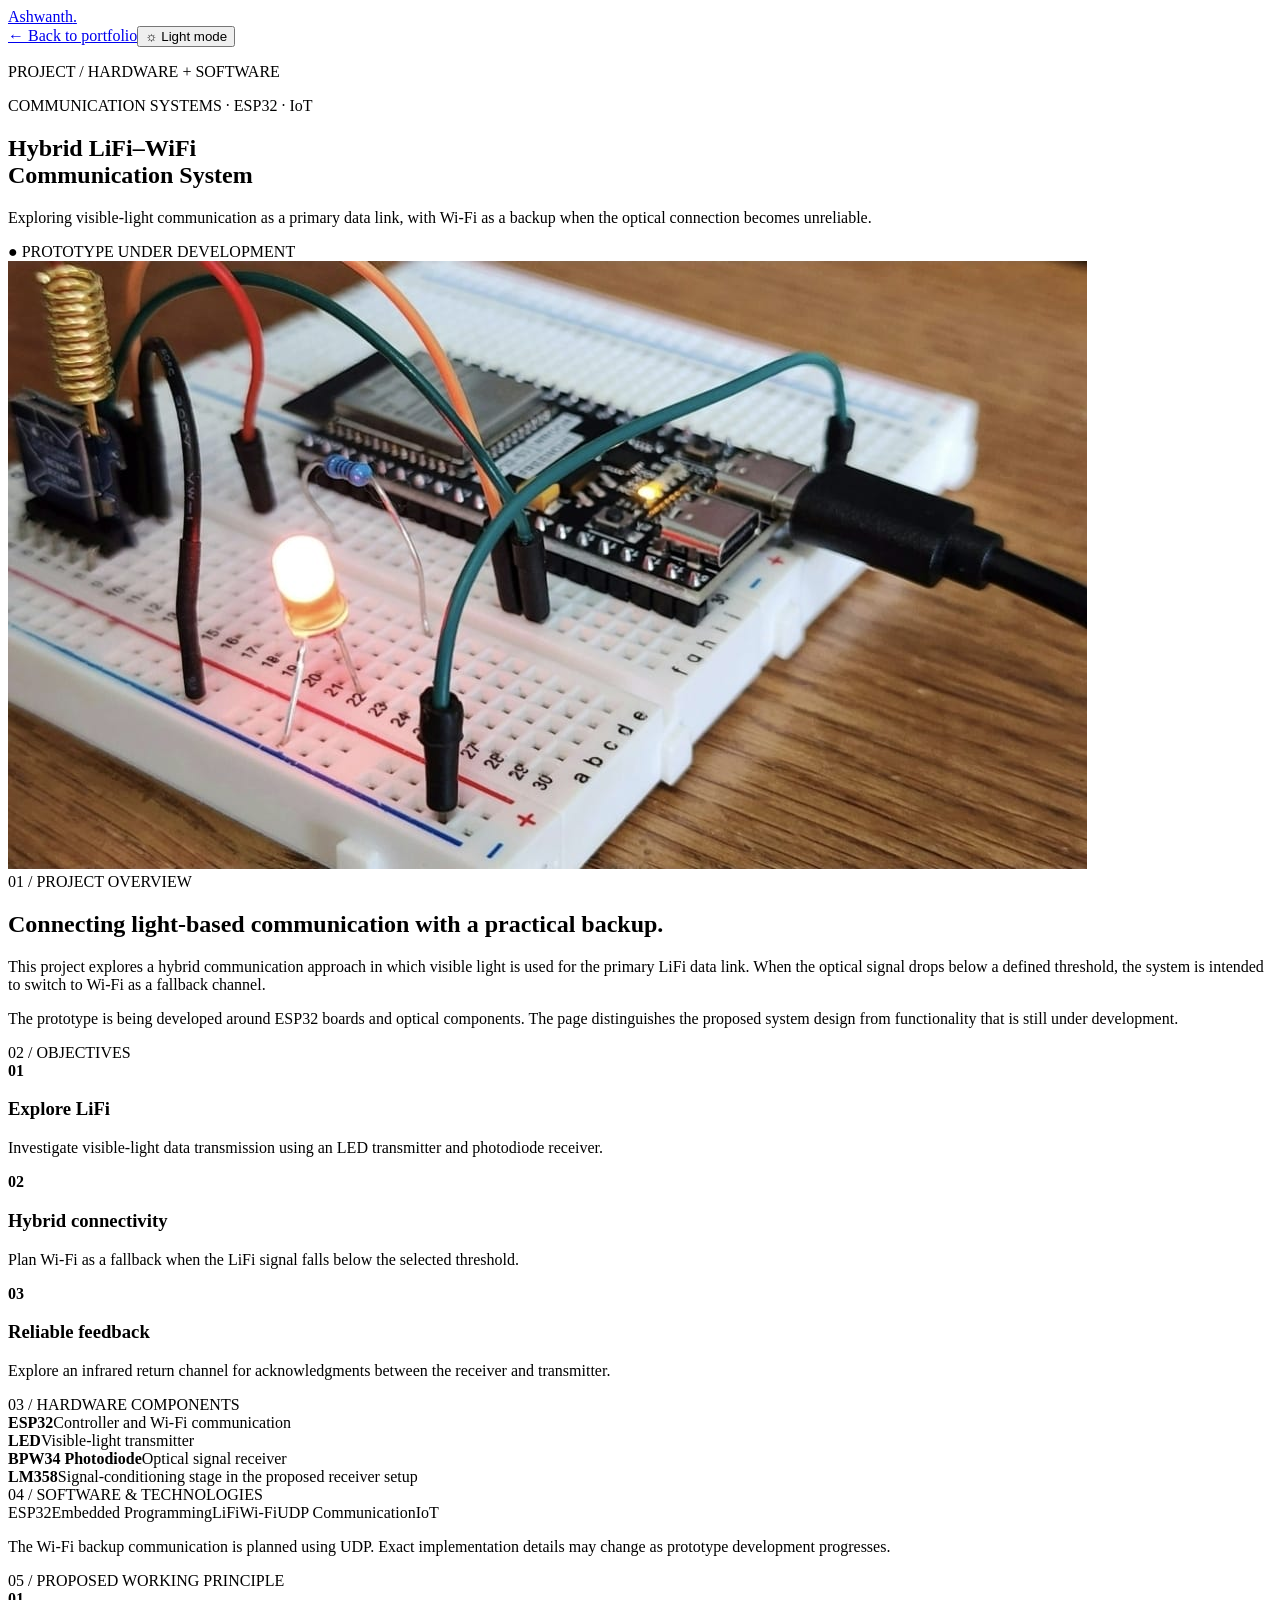
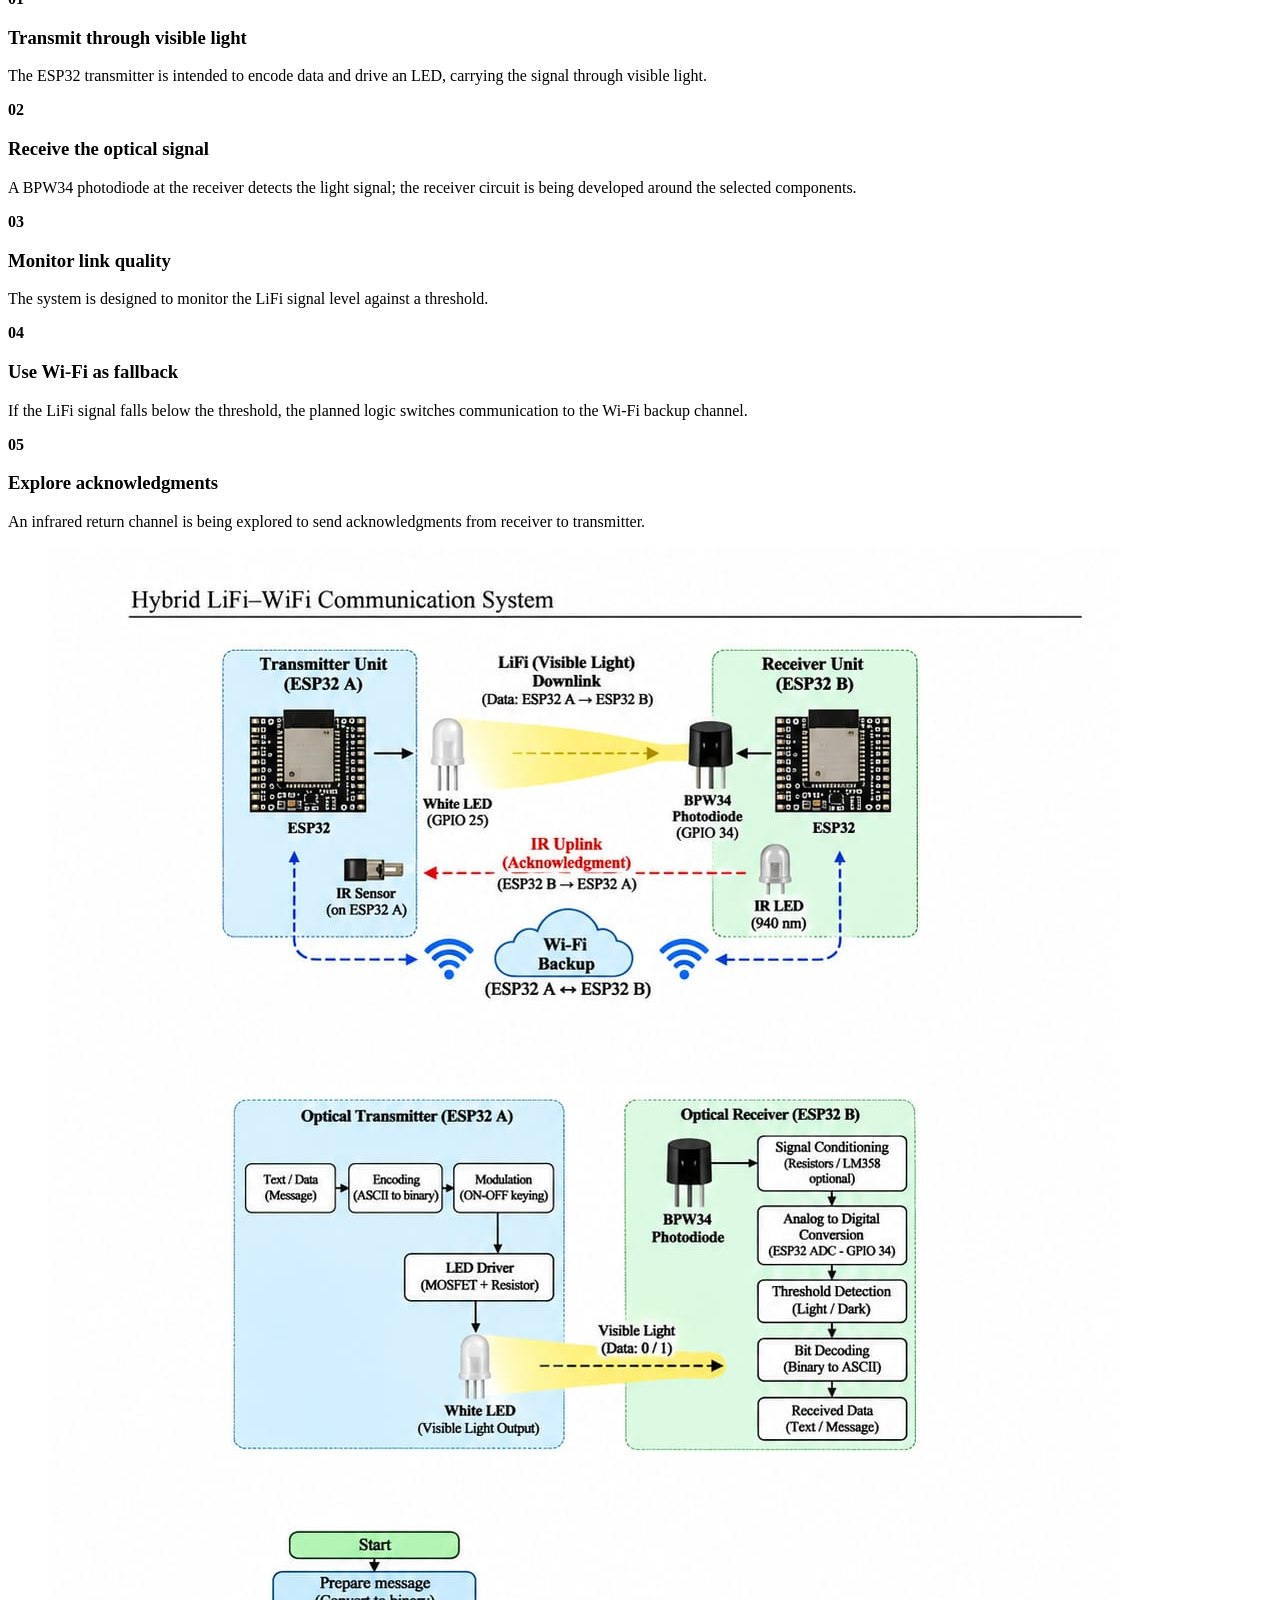
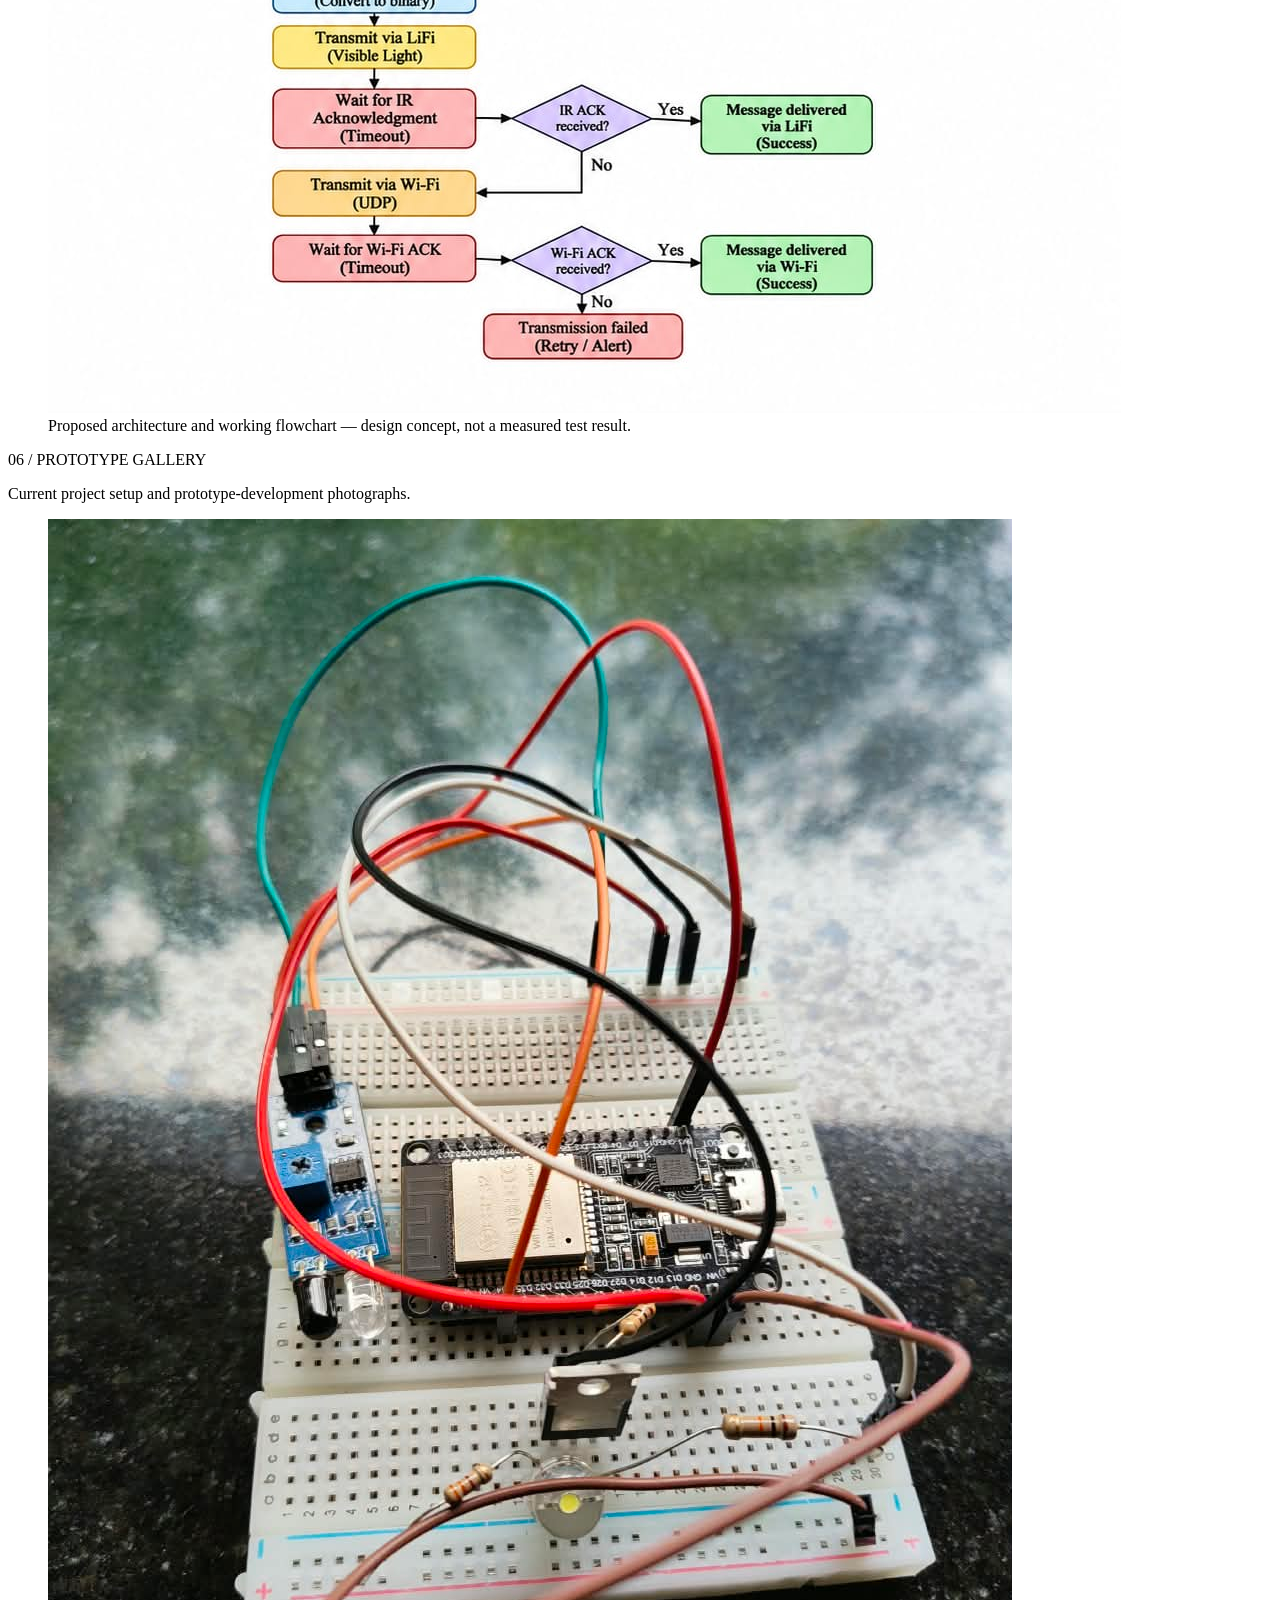
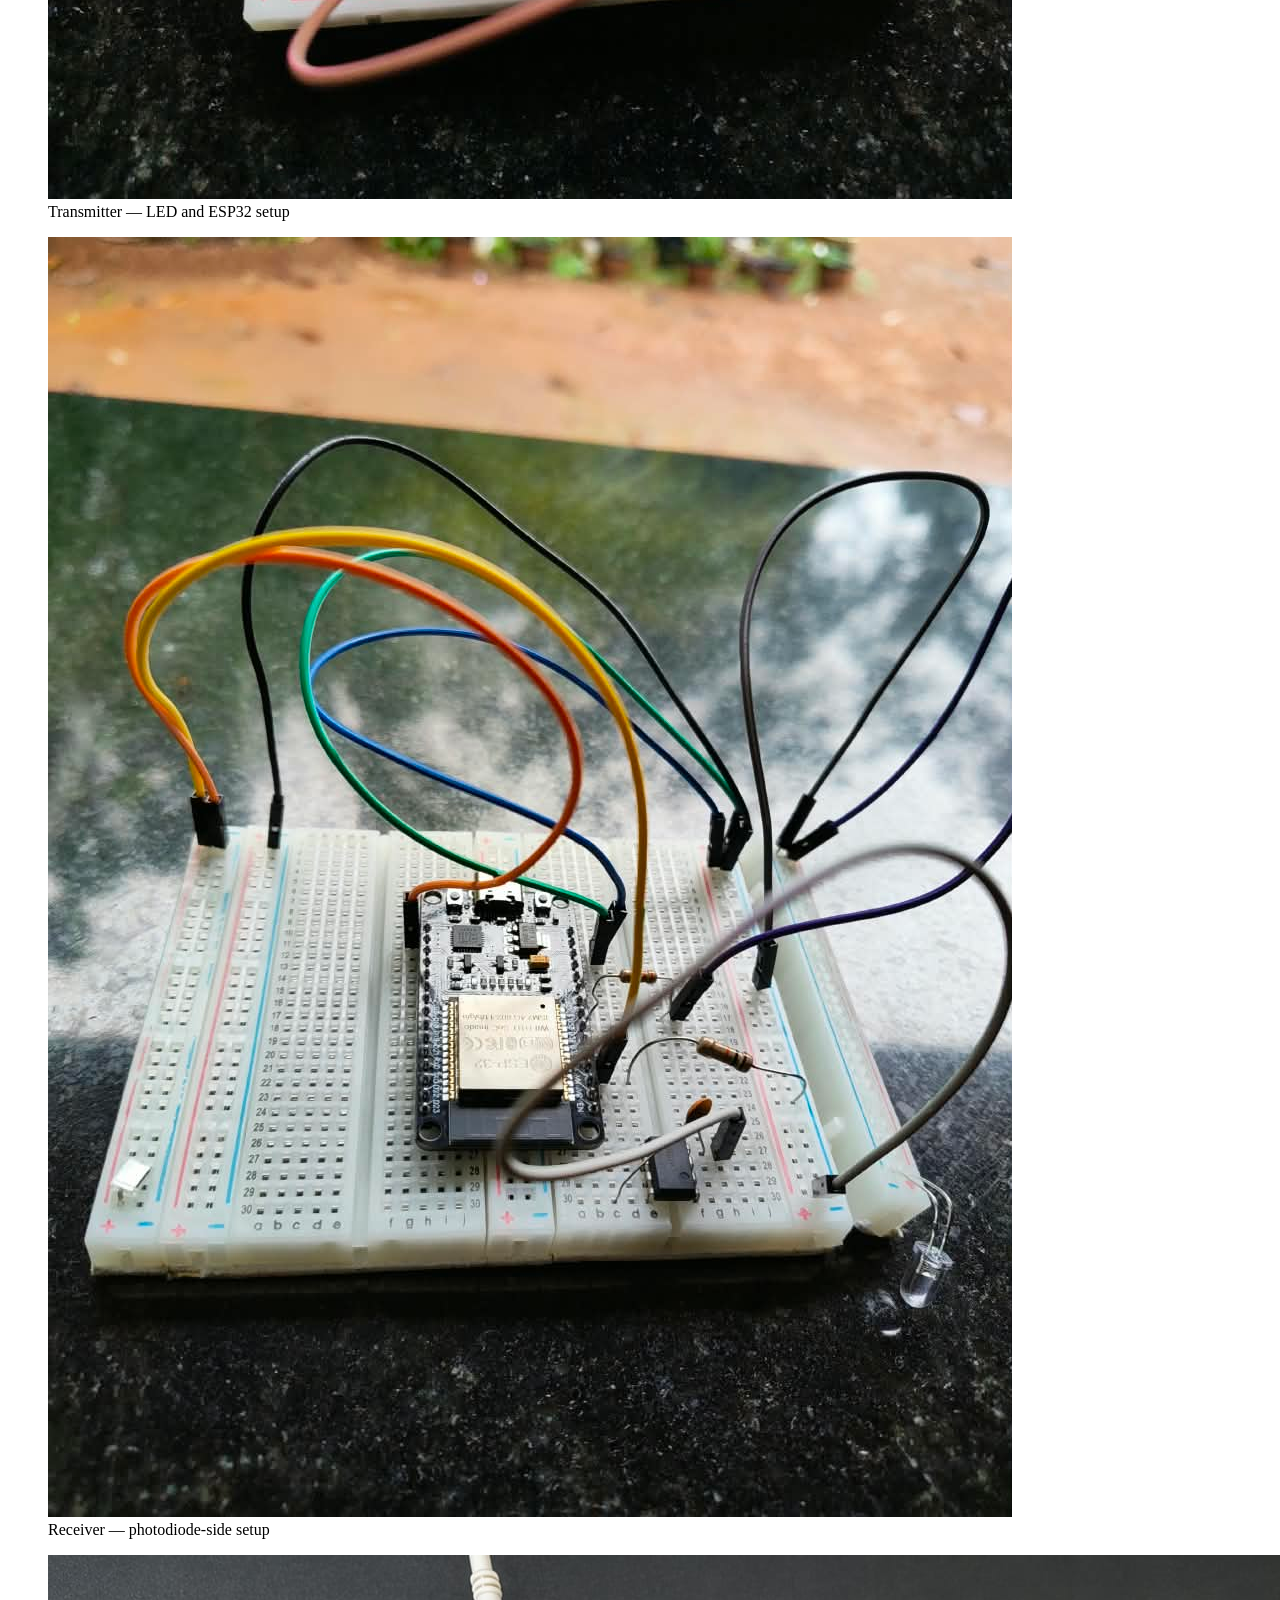
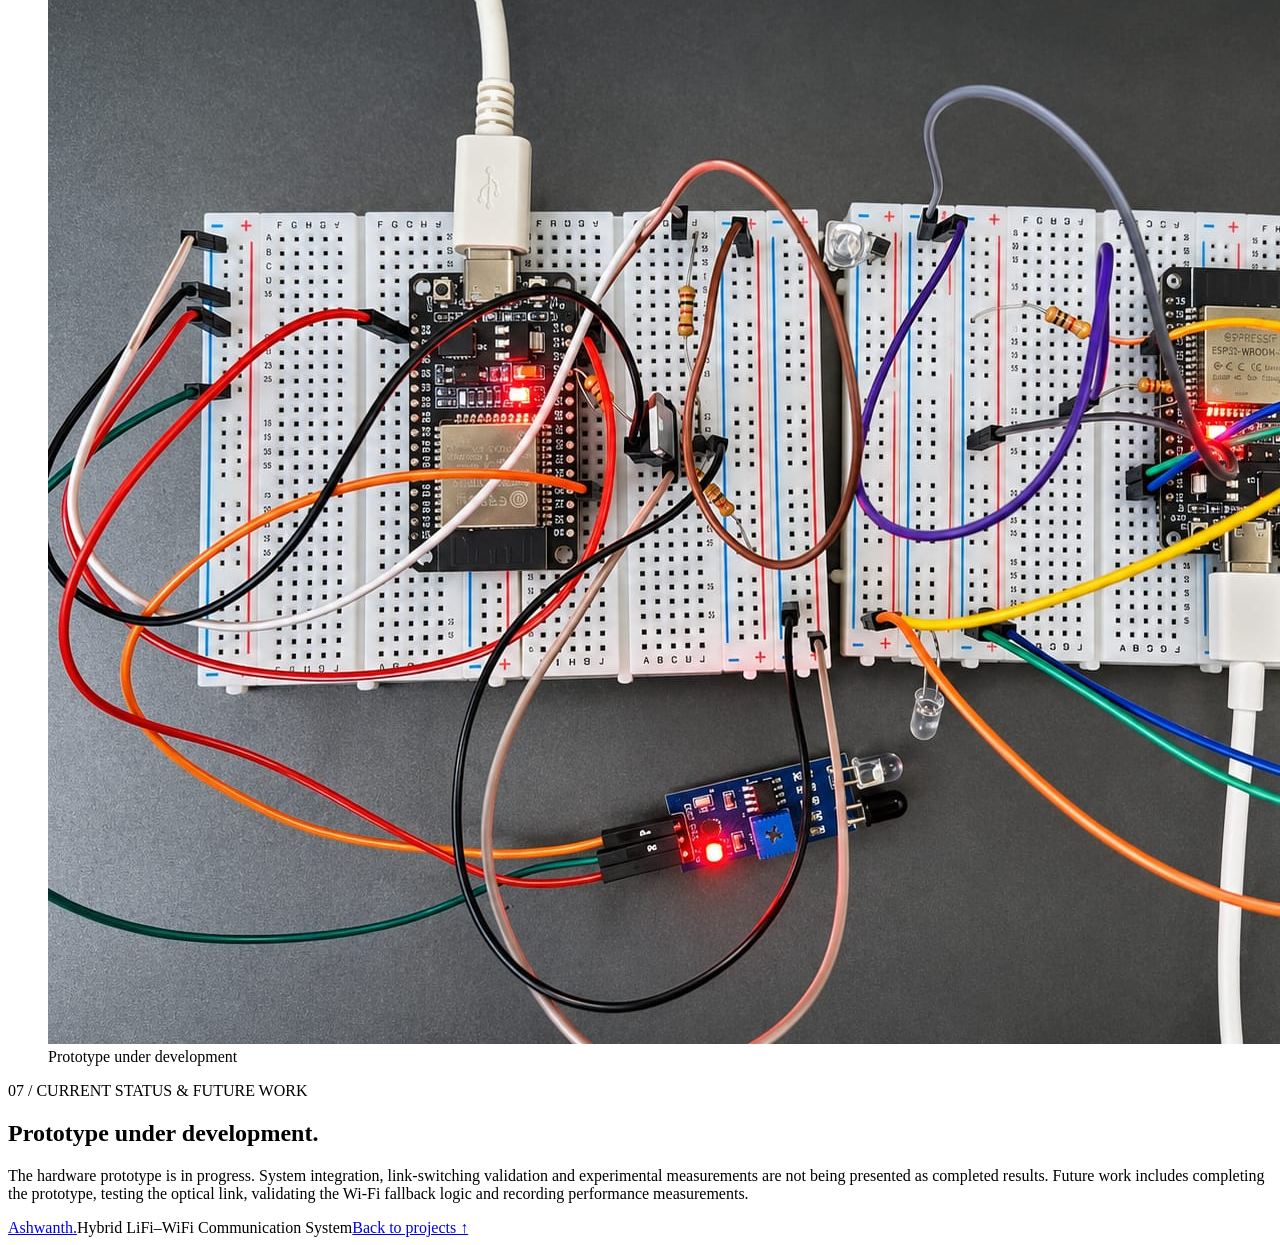
==== projects/hybrid-lifi-wifi/index.html @ 825968e8 "Add Hybrid LiFi-WiFi project details page" ====
<!DOCTYPE html>
<html lang="en">
<head>
  <meta charset="UTF-8">
  <meta name="viewport" content="width=device-width, initial-scale=1.0">
  <meta name="description" content="Hybrid LiFi–WiFi Communication System — project overview, proposed architecture and prototype gallery by Ashwanth A.">
  <meta name="theme-color" content="#080b14">
  <title>Hybrid LiFi–WiFi System | Ashwanth A</title>
  <link rel="preconnect" href="https://fonts.googleapis.com">
  <link rel="preconnect" href="https://fonts.gstatic.com" crossorigin>
  <link href="https://fonts.googleapis.com/css2?family=DM+Mono:wght@400;500&family=Manrope:wght@400;500;600;700;800&display=swap" rel="stylesheet">
  <link rel="stylesheet" href="style.css">
</head>
<body>
  <header class="topbar">
    <a class="brand" href="../../index.html">Ashwanth<span>.</span></a>
    <nav><a href="../../index.html#projects">← Back to portfolio</a><button class="theme-toggle" type="button">☼ <span>Light mode</span></button></nav>
  </header>
  <main>
    <section class="hero">
      <div class="hero-copy">
        <p class="eyebrow">PROJECT / HARDWARE + SOFTWARE</p>
        <p class="kicker">COMMUNICATION SYSTEMS · ESP32 · IoT</p>
        <h1>Hybrid <span>LiFi–WiFi</span><br>Communication System</h1>
        <p class="lead">Exploring visible-light communication as a primary data link, with Wi-Fi as a backup when the optical connection becomes unreliable.</p>
        <div class="status">● PROTOTYPE UNDER DEVELOPMENT</div>
      </div>
      <img class="cover" src="../../assets/hybrid-lifi-wifi/cover.jpg.jpeg" alt="Hybrid LiFi–WiFi project cover">
    </section>

    <section class="section overview">
      <div class="section-label">01 / PROJECT OVERVIEW</div>
      <div class="two-col">
        <h2>Connecting light-based communication with a practical backup.</h2>
        <div><p>This project explores a hybrid communication approach in which visible light is used for the primary LiFi data link. When the optical signal drops below a defined threshold, the system is intended to switch to Wi-Fi as a fallback channel.</p><p>The prototype is being developed around ESP32 boards and optical components. The page distinguishes the proposed system design from functionality that is still under development.</p></div>
      </div>
    </section>

    <section class="section">
      <div class="section-label">02 / OBJECTIVES</div>
      <div class="cards">
        <article><b>01</b><h3>Explore LiFi</h3><p>Investigate visible-light data transmission using an LED transmitter and photodiode receiver.</p></article>
        <article><b>02</b><h3>Hybrid connectivity</h3><p>Plan Wi-Fi as a fallback when the LiFi signal falls below the selected threshold.</p></article>
        <article><b>03</b><h3>Reliable feedback</h3><p>Explore an infrared return channel for acknowledgments between the receiver and transmitter.</p></article>
      </div>
    </section>

    <section class="section">
      <div class="section-label">03 / HARDWARE COMPONENTS</div>
      <div class="component-grid">
        <div><strong>ESP32</strong><span>Controller and Wi-Fi communication</span></div>
        <div><strong>LED</strong><span>Visible-light transmitter</span></div>
        <div><strong>BPW34 Photodiode</strong><span>Optical signal receiver</span></div>
        <div><strong>LM358</strong><span>Signal-conditioning stage in the proposed receiver setup</span></div>
      </div>
    </section>

    <section class="section">
      <div class="section-label">04 / SOFTWARE & TECHNOLOGIES</div>
      <div class="tags"><span>ESP32</span><span>Embedded Programming</span><span>LiFi</span><span>Wi-Fi</span><span>UDP Communication</span><span>IoT</span></div>
      <p class="muted note">The Wi-Fi backup communication is planned using UDP. Exact implementation details may change as prototype development progresses.</p>
    </section>

    <section class="section">
      <div class="section-label">05 / PROPOSED WORKING PRINCIPLE</div>
      <div class="steps">
        <article><b>01</b><div><h3>Transmit through visible light</h3><p>The ESP32 transmitter is intended to encode data and drive an LED, carrying the signal through visible light.</p></div></article>
        <article><b>02</b><div><h3>Receive the optical signal</h3><p>A BPW34 photodiode at the receiver detects the light signal; the receiver circuit is being developed around the selected components.</p></div></article>
        <article><b>03</b><div><h3>Monitor link quality</h3><p>The system is designed to monitor the LiFi signal level against a threshold.</p></div></article>
        <article><b>04</b><div><h3>Use Wi-Fi as fallback</h3><p>If the LiFi signal falls below the threshold, the planned logic switches communication to the Wi-Fi backup channel.</p></div></article>
        <article><b>05</b><div><h3>Explore acknowledgments</h3><p>An infrared return channel is being explored to send acknowledgments from receiver to transmitter.</p></div></article>
      </div>
      <figure class="architecture"><img src="../../assets/hybrid-lifi-wifi/architecture-flowchart.jpg.jpeg" alt="Proposed architecture and working flowchart of the Hybrid LiFi–WiFi Communication System"><figcaption>Proposed architecture and working flowchart — design concept, not a measured test result.</figcaption></figure>
    </section>

    <section class="section">
      <div class="section-label">06 / PROTOTYPE GALLERY</div>
      <p class="muted gallery-intro">Current project setup and prototype-development photographs.</p>
      <div class="gallery">
        <figure><img src="../../assets/hybrid-lifi-wifi/sender.jpg.jpeg" alt="LiFi transmitter setup"><figcaption>Transmitter — LED and ESP32 setup</figcaption></figure>
        <figure><img src="../../assets/hybrid-lifi-wifi/receiver.jpg.jpeg" alt="LiFi receiver setup"><figcaption>Receiver — photodiode-side setup</figcaption></figure>
        <figure><img src="../../assets/hybrid-lifi-wifi/prototype.jpg.jpeg" alt="Hybrid LiFi–WiFi prototype"><figcaption>Prototype under development</figcaption></figure>
      </div>
    </section>

    <section class="section status-panel">
      <div class="section-label">07 / CURRENT STATUS & FUTURE WORK</div>
      <h2>Prototype under development.</h2>
      <p>The hardware prototype is in progress. System integration, link-switching validation and experimental measurements are not being presented as completed results. Future work includes completing the prototype, testing the optical link, validating the Wi-Fi fallback logic and recording performance measurements.</p>
    </section>
  </main>
  <footer><a href="../../index.html">Ashwanth<span>.</span></a><span>Hybrid LiFi–WiFi Communication System</span><a href="../../index.html#projects">Back to projects ↑</a></footer>
  <script>
    const toggle=document.querySelector('.theme-toggle');
    const label=toggle.querySelector('span');
    function setTheme(theme){document.documentElement.dataset.theme=theme;toggle.firstChild.textContent=theme==='light'?'☾ ':'☼ ';label.textContent=theme==='light'?'Dark mode':'Light mode';}
    let saved='dark';try{saved=localStorage.getItem('ashwanth-portfolio-theme')||'dark'}catch(e){}
    setTheme(saved);
    toggle.addEventListener('click',()=>{const next=document.documentElement.dataset.theme==='light'?'dark':'light';setTheme(next);try{localStorage.setItem('ashwanth-portfolio-theme',next)}catch(e){}});
  </script>
</body>
</html>
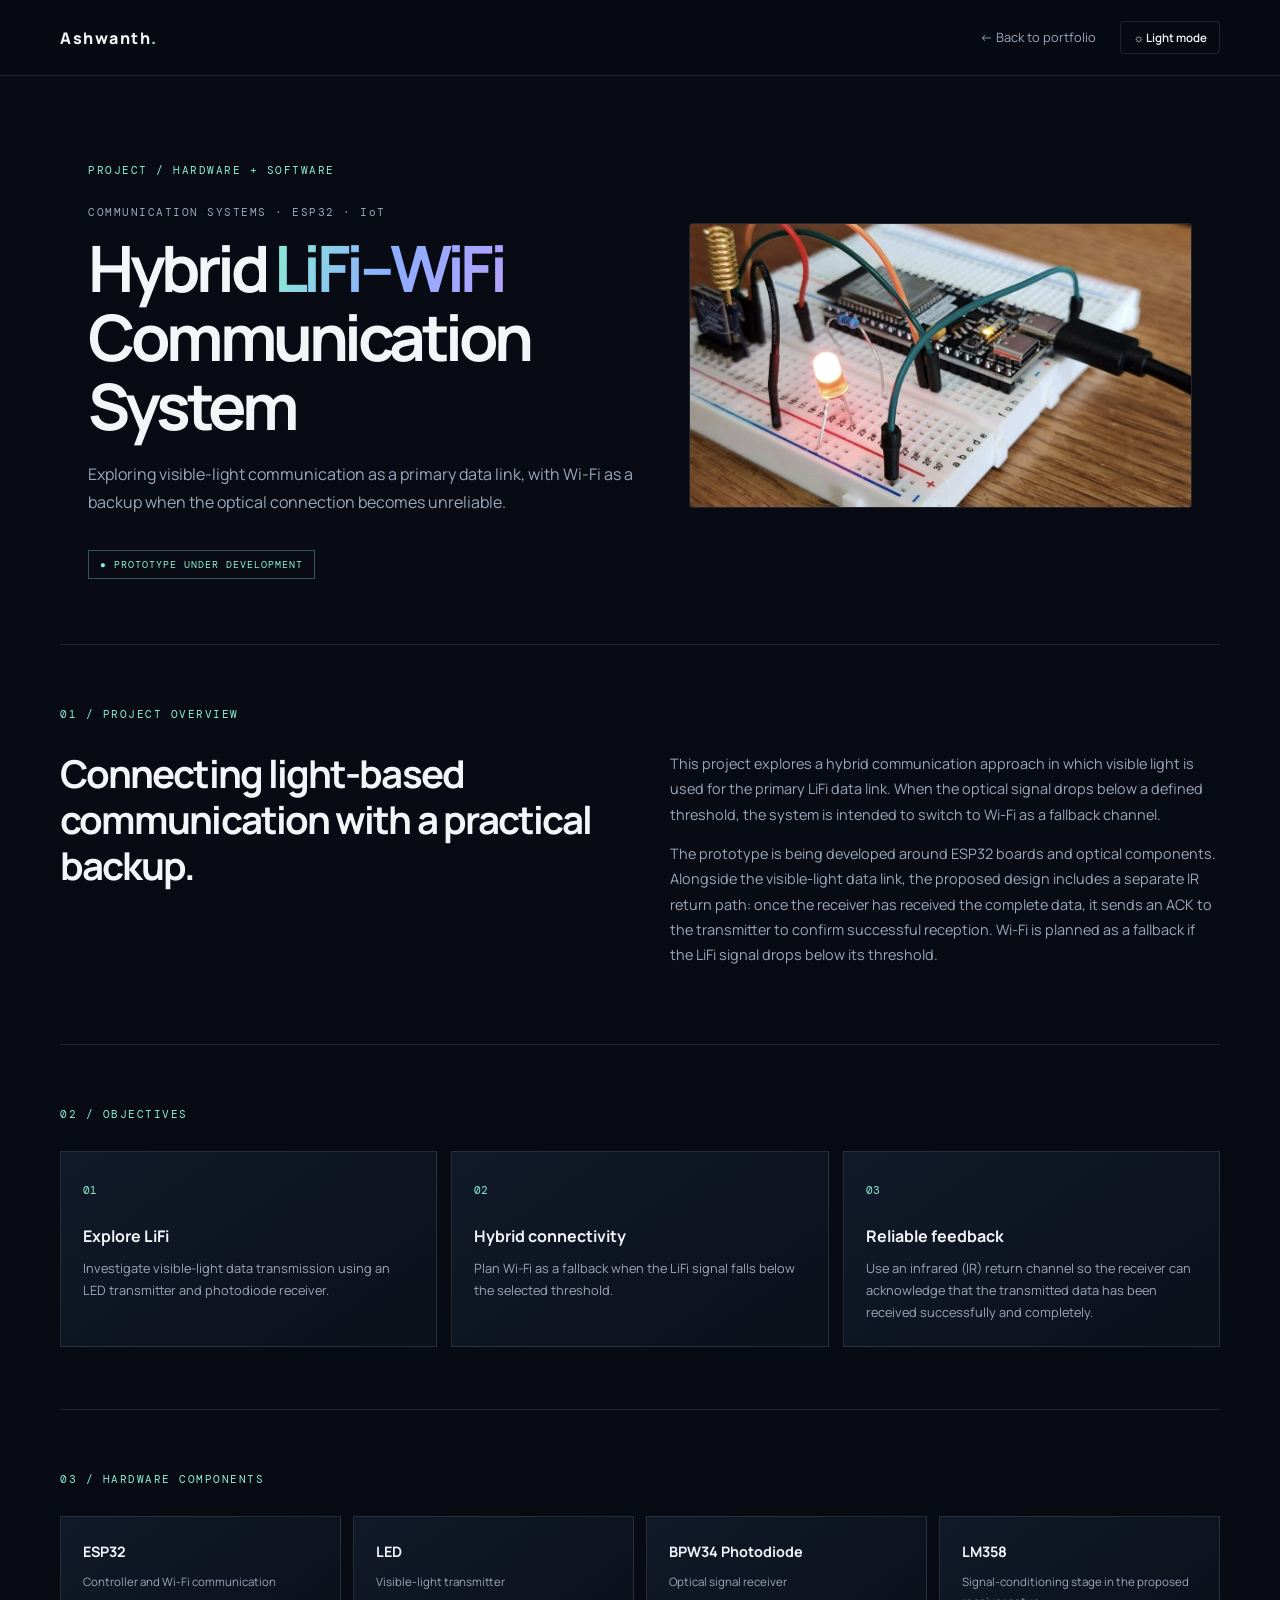
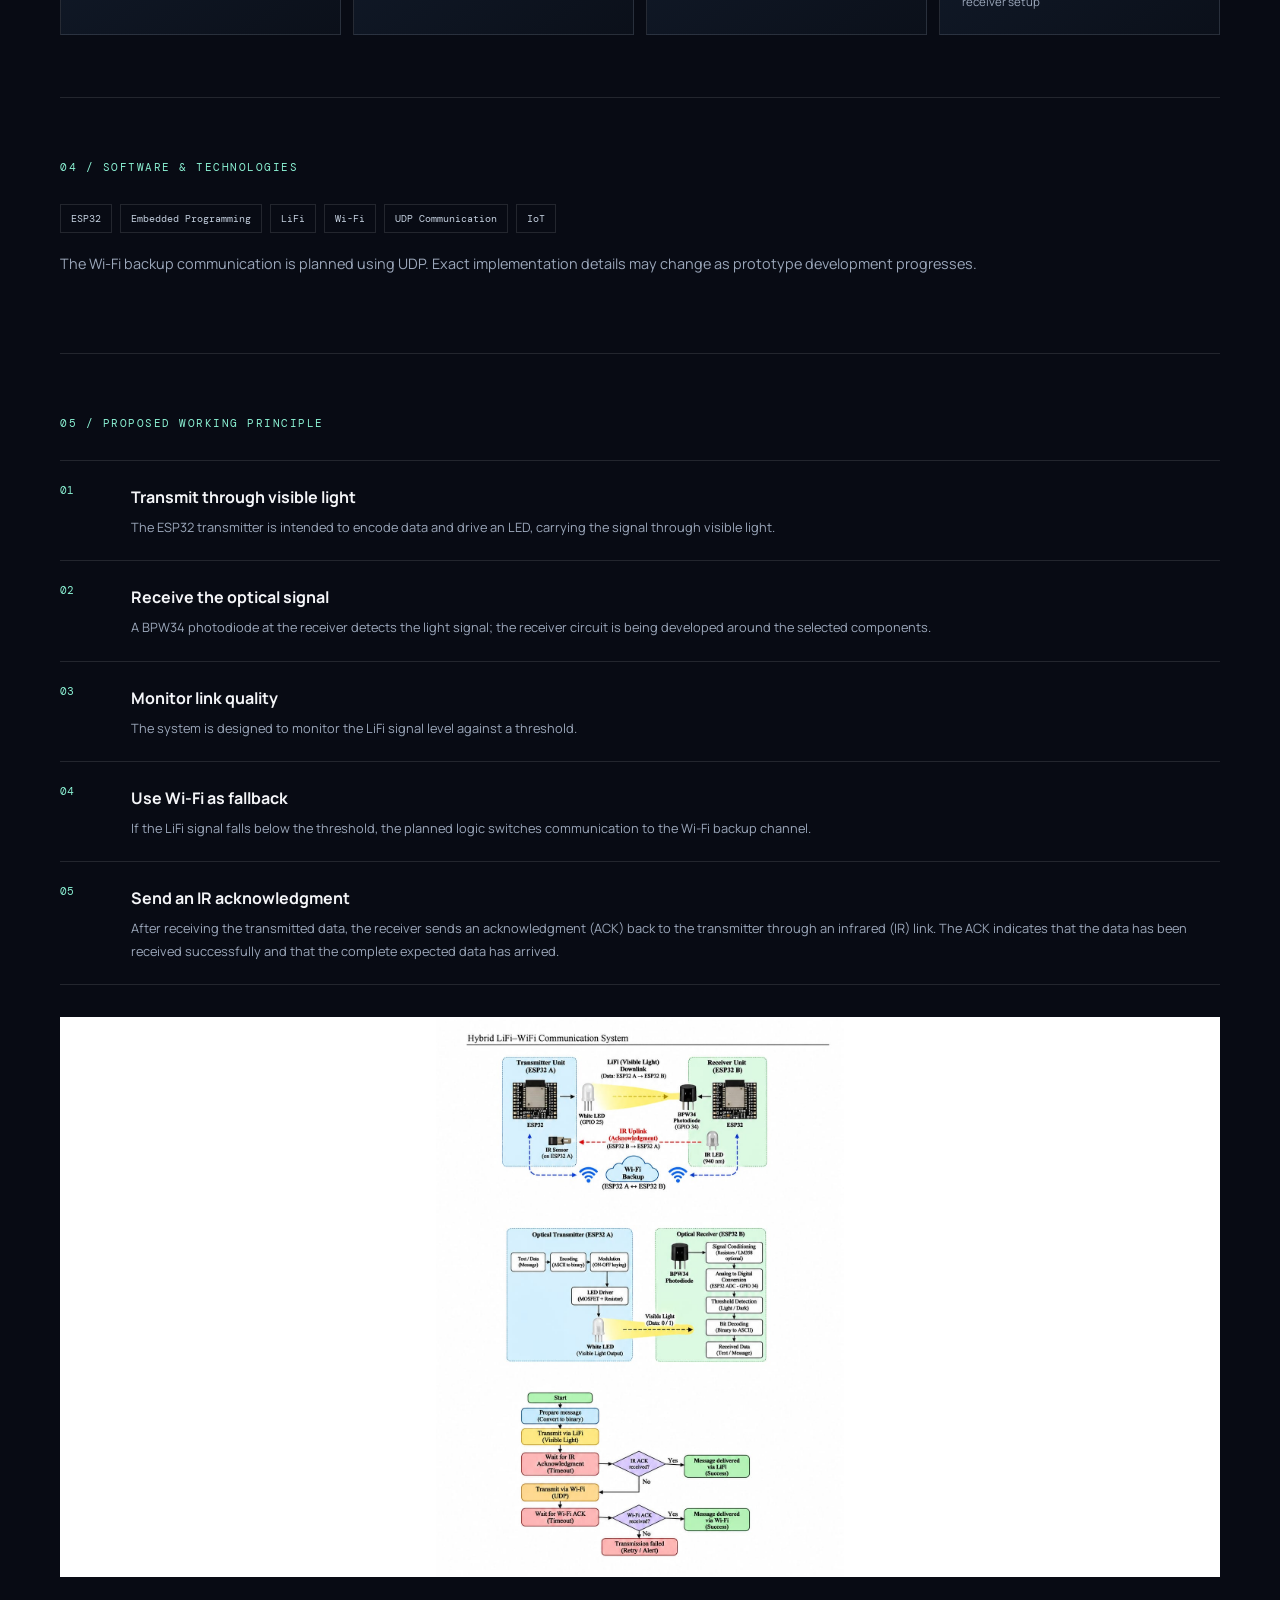
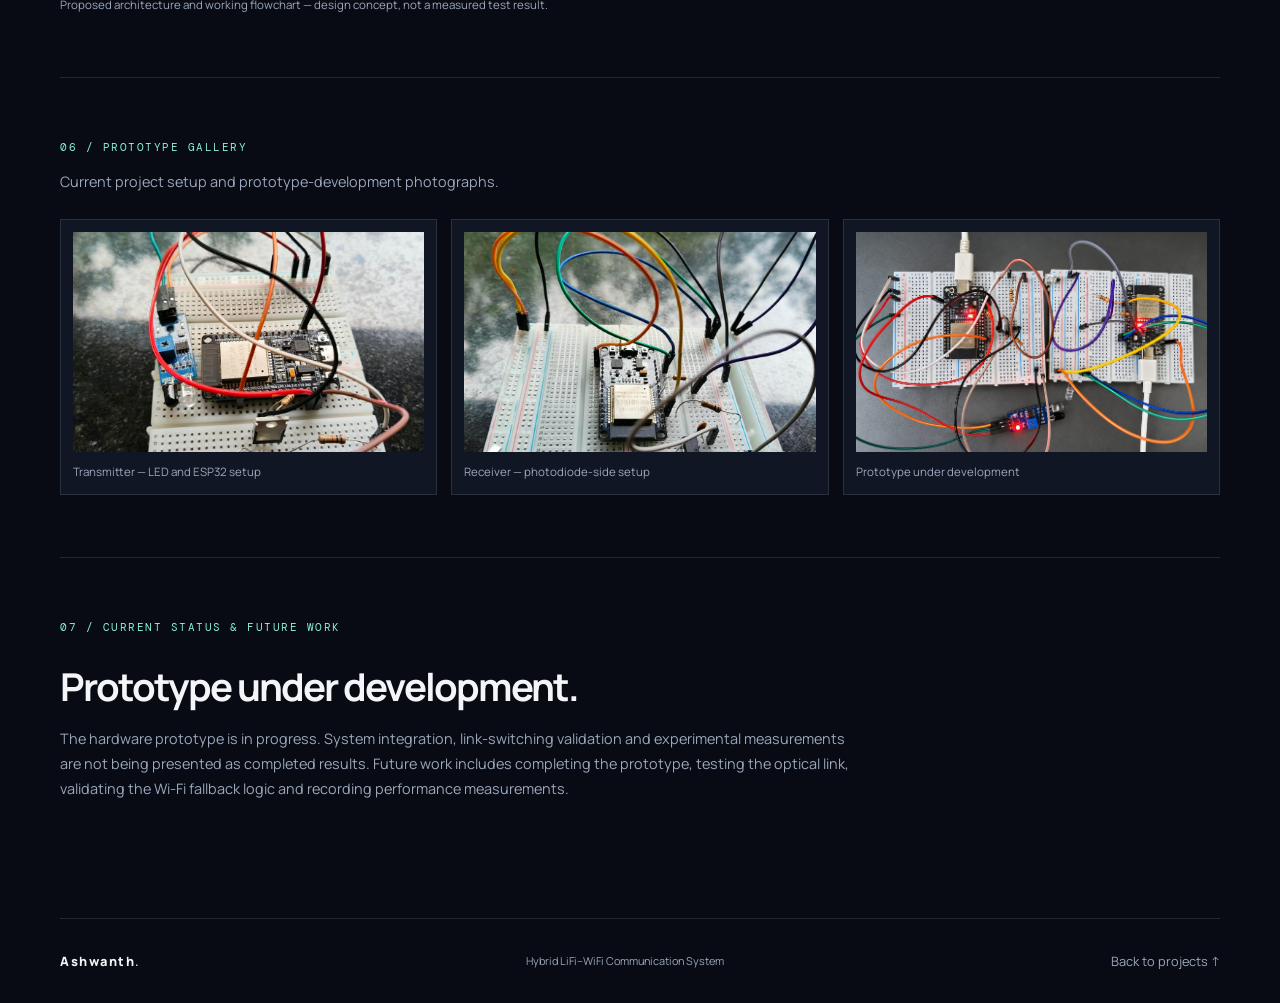
==== commit c08ee0cd: "Clarify IR acknowledgement return channel in Hybrid LiFi-WiFi project" ====
--- a/projects/hybrid-lifi-wifi/index.html
+++ b/projects/hybrid-lifi-wifi/index.html
@@ -32,7 +32,7 @@
       <div class="section-label">01 / PROJECT OVERVIEW</div>
       <div class="two-col">
         <h2>Connecting light-based communication with a practical backup.</h2>
-        <div><p>This project explores a hybrid communication approach in which visible light is used for the primary LiFi data link. When the optical signal drops below a defined threshold, the system is intended to switch to Wi-Fi as a fallback channel.</p><p>The prototype is being developed around ESP32 boards and optical components. The page distinguishes the proposed system design from functionality that is still under development.</p></div>
+        <div><p>This project explores a hybrid communication approach in which visible light is used for the primary LiFi data link. When the optical signal drops below a defined threshold, the system is intended to switch to Wi-Fi as a fallback channel.</p><p>The prototype is being developed around ESP32 boards and optical components. Alongside the visible-light data link, the proposed design includes a separate IR return path: once the receiver has received the complete data, it sends an ACK to the transmitter to confirm successful reception. Wi-Fi is planned as a fallback if the LiFi signal drops below its threshold.</p></div>
       </div>
     </section>
 
@@ -41,7 +41,7 @@
       <div class="cards">
         <article><b>01</b><h3>Explore LiFi</h3><p>Investigate visible-light data transmission using an LED transmitter and photodiode receiver.</p></article>
         <article><b>02</b><h3>Hybrid connectivity</h3><p>Plan Wi-Fi as a fallback when the LiFi signal falls below the selected threshold.</p></article>
-        <article><b>03</b><h3>Reliable feedback</h3><p>Explore an infrared return channel for acknowledgments between the receiver and transmitter.</p></article>
+        <article><b>03</b><h3>Reliable feedback</h3><p>Use an infrared (IR) return channel so the receiver can acknowledge that the transmitted data has been received successfully and completely.</p></article>
       </div>
     </section>
 
@@ -68,7 +68,7 @@
         <article><b>02</b><div><h3>Receive the optical signal</h3><p>A BPW34 photodiode at the receiver detects the light signal; the receiver circuit is being developed around the selected components.</p></div></article>
         <article><b>03</b><div><h3>Monitor link quality</h3><p>The system is designed to monitor the LiFi signal level against a threshold.</p></div></article>
         <article><b>04</b><div><h3>Use Wi-Fi as fallback</h3><p>If the LiFi signal falls below the threshold, the planned logic switches communication to the Wi-Fi backup channel.</p></div></article>
-        <article><b>05</b><div><h3>Explore acknowledgments</h3><p>An infrared return channel is being explored to send acknowledgments from receiver to transmitter.</p></div></article>
+        <article><b>05</b><div><h3>Send an IR acknowledgment</h3><p>After receiving the transmitted data, the receiver sends an acknowledgment (ACK) back to the transmitter through an infrared (IR) link. The ACK indicates that the data has been received successfully and that the complete expected data has arrived.</p></div></article>
       </div>
       <figure class="architecture"><img src="../../assets/hybrid-lifi-wifi/architecture-flowchart.jpg.jpeg" alt="Proposed architecture and working flowchart of the Hybrid LiFi–WiFi Communication System"><figcaption>Proposed architecture and working flowchart — design concept, not a measured test result.</figcaption></figure>
     </section>
--- a/projects/hybrid-lifi-wifi/style.css
+++ b/projects/hybrid-lifi-wifi/style.css
@@ -0,0 +1 @@
+:root{--bg:#080b14;--panel:#101624;--text:#f4f5f8;--muted:#9ba7ba;--line:#ffffff1c;--mint:#8af0d2;--blue:#8caeff;--purple:#b5a0ff;font-family:Manrope,sans-serif}*{box-sizing:border-box}html{scroll-behavior:smooth}body{margin:0;background:var(--bg);color:var(--text);line-height:1.75}.topbar{height:76px;padding:0 max(28px,calc((100vw - 1160px)/2));display:flex;justify-content:space-between;align-items:center;border-bottom:1px solid var(--line);position:sticky;top:0;background:#080b14eF;backdrop-filter:blur(16px);z-index:5}.brand,footer>a:first-child{font-weight:800;letter-spacing:1.5px;text-decoration:none;color:var(--text)}.brand span,footer>a:first-child span{color:var(--mint)}nav{display:flex;align-items:center;gap:24px}nav a,footer a{color:var(--muted);text-decoration:none;font-size:.8rem}nav a:hover,footer a:hover{color:var(--mint)}.theme-toggle{background:transparent;border:1px solid var(--line);border-radius:4px;padding:8px 12px;color:var(--text);cursor:pointer;font:600 .72rem Manrope}.hero,main{width:min(1160px,calc(100% - 56px));margin:auto}.hero{padding:76px 0 65px;display:grid;grid-template-columns:1.05fr .95fr;align-items:center;gap:45px}.eyebrow,.kicker,.section-label{font: .68rem 'DM Mono',monospace;letter-spacing:1.5px;color:var(--mint)}.kicker{color:var(--muted);margin-top:28px}.hero h1{font-size:clamp(2.6rem,5vw,4.8rem);line-height:1.08;letter-spacing:-.07em;margin:14px 0 20px}.hero h1 span{background:linear-gradient(110deg,var(--mint),var(--blue),var(--purple));background-clip:text;color:transparent}.lead{max-width:580px;color:var(--muted);font-size:1rem}.status{display:inline-block;margin-top:18px;padding:7px 11px;border:1px solid #8af0d255;color:var(--mint);font: .6rem 'DM Mono',monospace;letter-spacing:1px}.cover{width:100%;max-height:390px;object-fit:cover;border:1px solid var(--line);border-radius:3px}.section{padding:62px 0;border-top:1px solid var(--line)}.section-label{margin-bottom:30px}.two-col{display:grid;grid-template-columns:1fr 1fr;gap:60px}.two-col h2,.status-panel h2{font-size:clamp(1.8rem,3vw,2.8rem);line-height:1.2;letter-spacing:-.05em;margin:0}.two-col p,.status-panel p,.muted{color:var(--muted);font-size:.9rem;margin-top:0}.cards{display:grid;grid-template-columns:repeat(3,1fr);gap:14px}.cards article,.component-grid>div{padding:22px;border:1px solid var(--line);background:linear-gradient(145deg,#111a29,#0b101a)}.cards b,.steps b{font: .7rem 'DM Mono',monospace;color:var(--mint)}.cards h3,.steps h3{font-size:1rem;margin:20px 0 7px}.cards p,.steps p{color:var(--muted);font-size:.8rem;margin:0}.component-grid{display:grid;grid-template-columns:repeat(4,1fr);gap:12px}.component-grid strong,.component-grid span{display:block}.component-grid strong{font-size:.9rem}.component-grid span{color:var(--muted);font-size:.72rem;margin-top:8px}.tags{display:flex;flex-wrap:wrap;gap:8px}.tags span{border:1px solid var(--line);padding:7px 10px;color:#c4d0df;font: .65rem 'DM Mono',monospace}.note{margin-top:18px}.steps{display:grid;gap:0;border-top:1px solid var(--line)}.steps article{display:grid;grid-template-columns:55px 1fr;gap:16px;padding:22px 0;border-bottom:1px solid var(--line)}.steps h3{margin:0 0 5px}.architecture{margin:32px 0 0}.architecture img{width:100%;max-height:560px;object-fit:contain;background:#fff;border:1px solid var(--line)}figcaption{font-size:.72rem;color:var(--muted);margin-top:10px}.gallery-intro{margin-top:-15px;margin-bottom:24px}.gallery{display:grid;grid-template-columns:repeat(3,1fr);gap:14px}.gallery figure{margin:0;padding:12px;border:1px solid var(--line);background:var(--panel)}.gallery img{display:block;width:100%;height:220px;object-fit:cover}.status-panel{margin-bottom:40px}.status-panel p{max-width:800px;margin-top:16px}footer{width:min(1160px,calc(100% - 56px));margin:auto;min-height:85px;border-top:1px solid var(--line);display:flex;justify-content:space-between;align-items:center;gap:20px}footer span{font-size:.68rem;color:var(--muted)}:root[data-theme=light]{--bg:#f5f7fb;--panel:#fff;--text:#172033;--muted:#5d6a7d;--line:#17203320;--mint:#087f68;--blue:#3769bd;--purple:#7655bd}:root[data-theme=light] .topbar{background:#f5f7fbee}:root[data-theme=light] .cards article,:root[data-theme=light] .component-grid>div,:root[data-theme=light] .gallery figure{background:linear-gradient(145deg,#fff,#f0f4f9)}:root[data-theme=light] .tags span{color:#526078}:root[data-theme=light] .theme-toggle{color:var(--text)}@media(max-width:760px){.topbar{padding:0 18px}.hero,main,footer{width:calc(100% - 36px)}.hero{grid-template-columns:1fr;padding:52px 0;gap:28px}.cover{max-height:300px}.two-col{grid-template-columns:1fr;gap:20px}.cards{grid-template-columns:1fr}.component-grid{grid-template-columns:repeat(2,1fr)}.gallery{grid-template-columns:1fr}.gallery img{height:auto;max-height:320px}footer{padding:20px 0;flex-wrap:wrap}footer span{order:3;width:100%}}@media(prefers-reduced-motion:reduce){html{scroll-behavior:auto}}
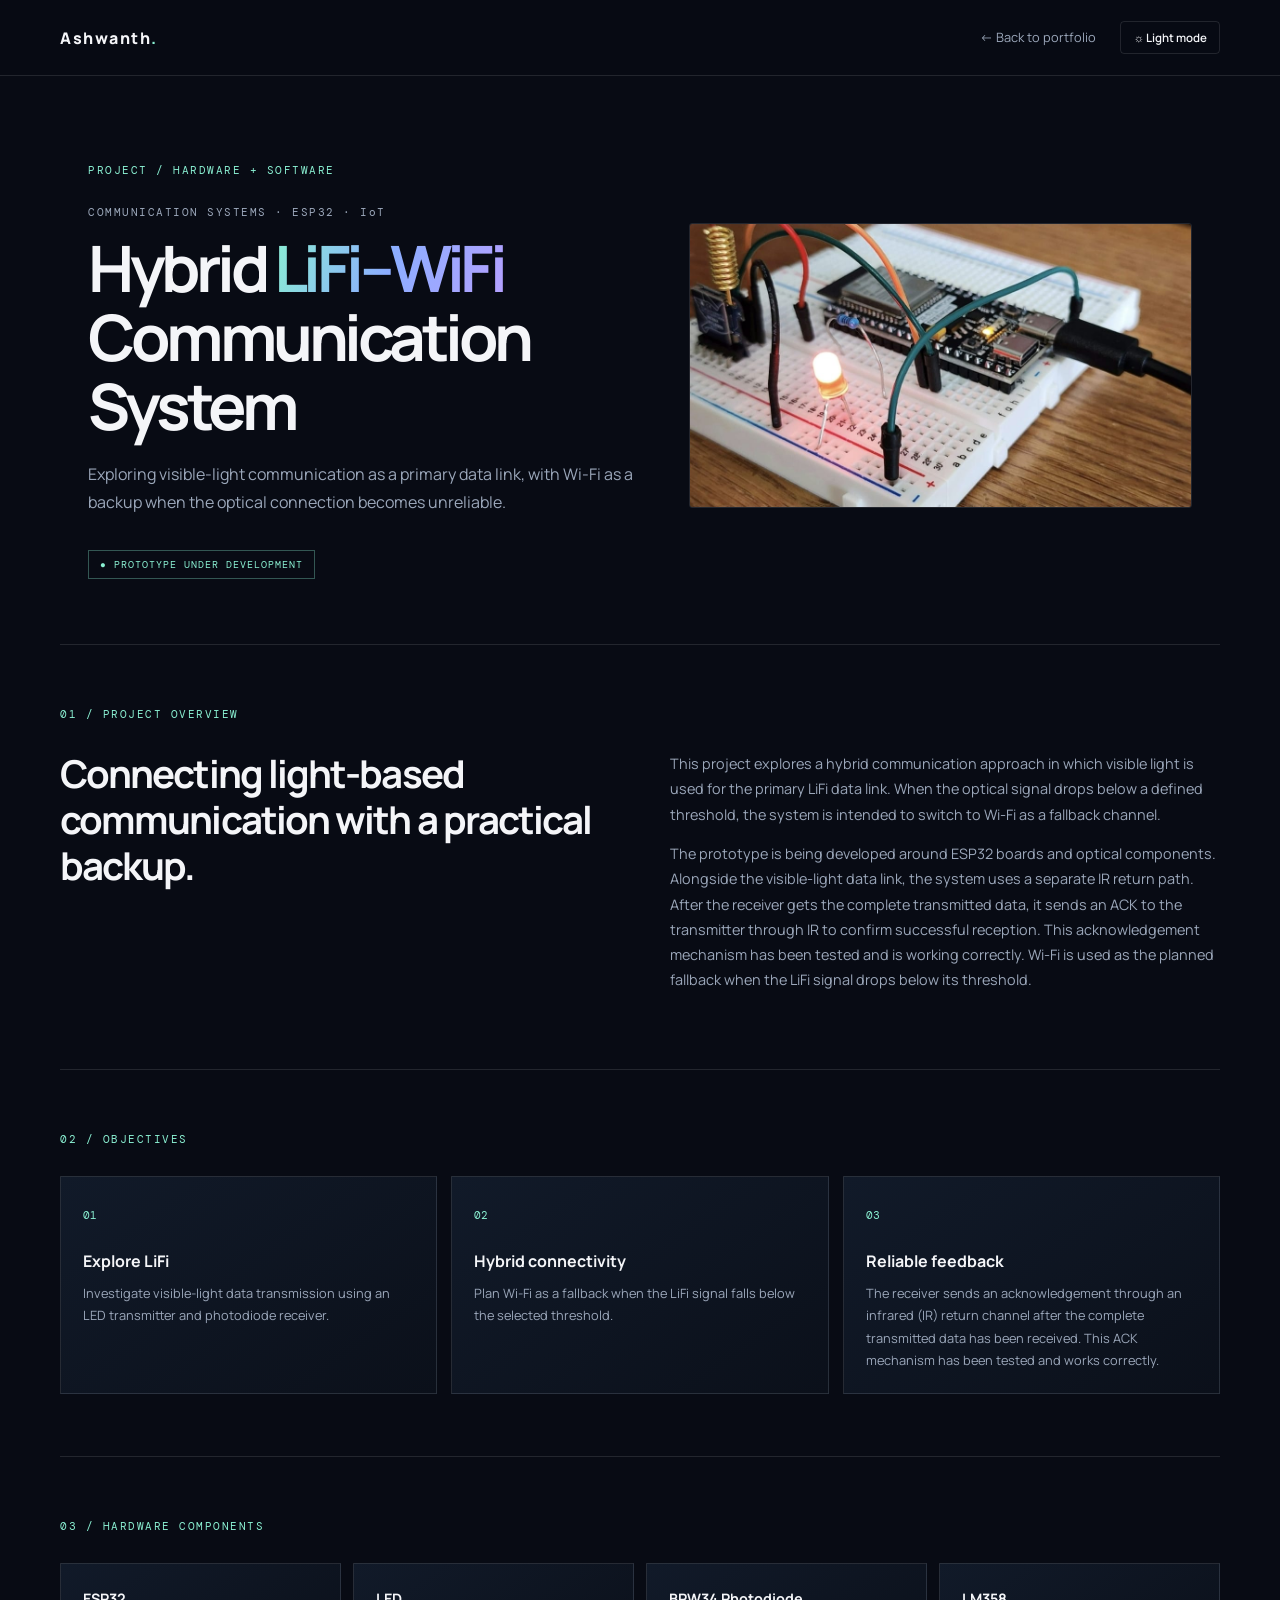
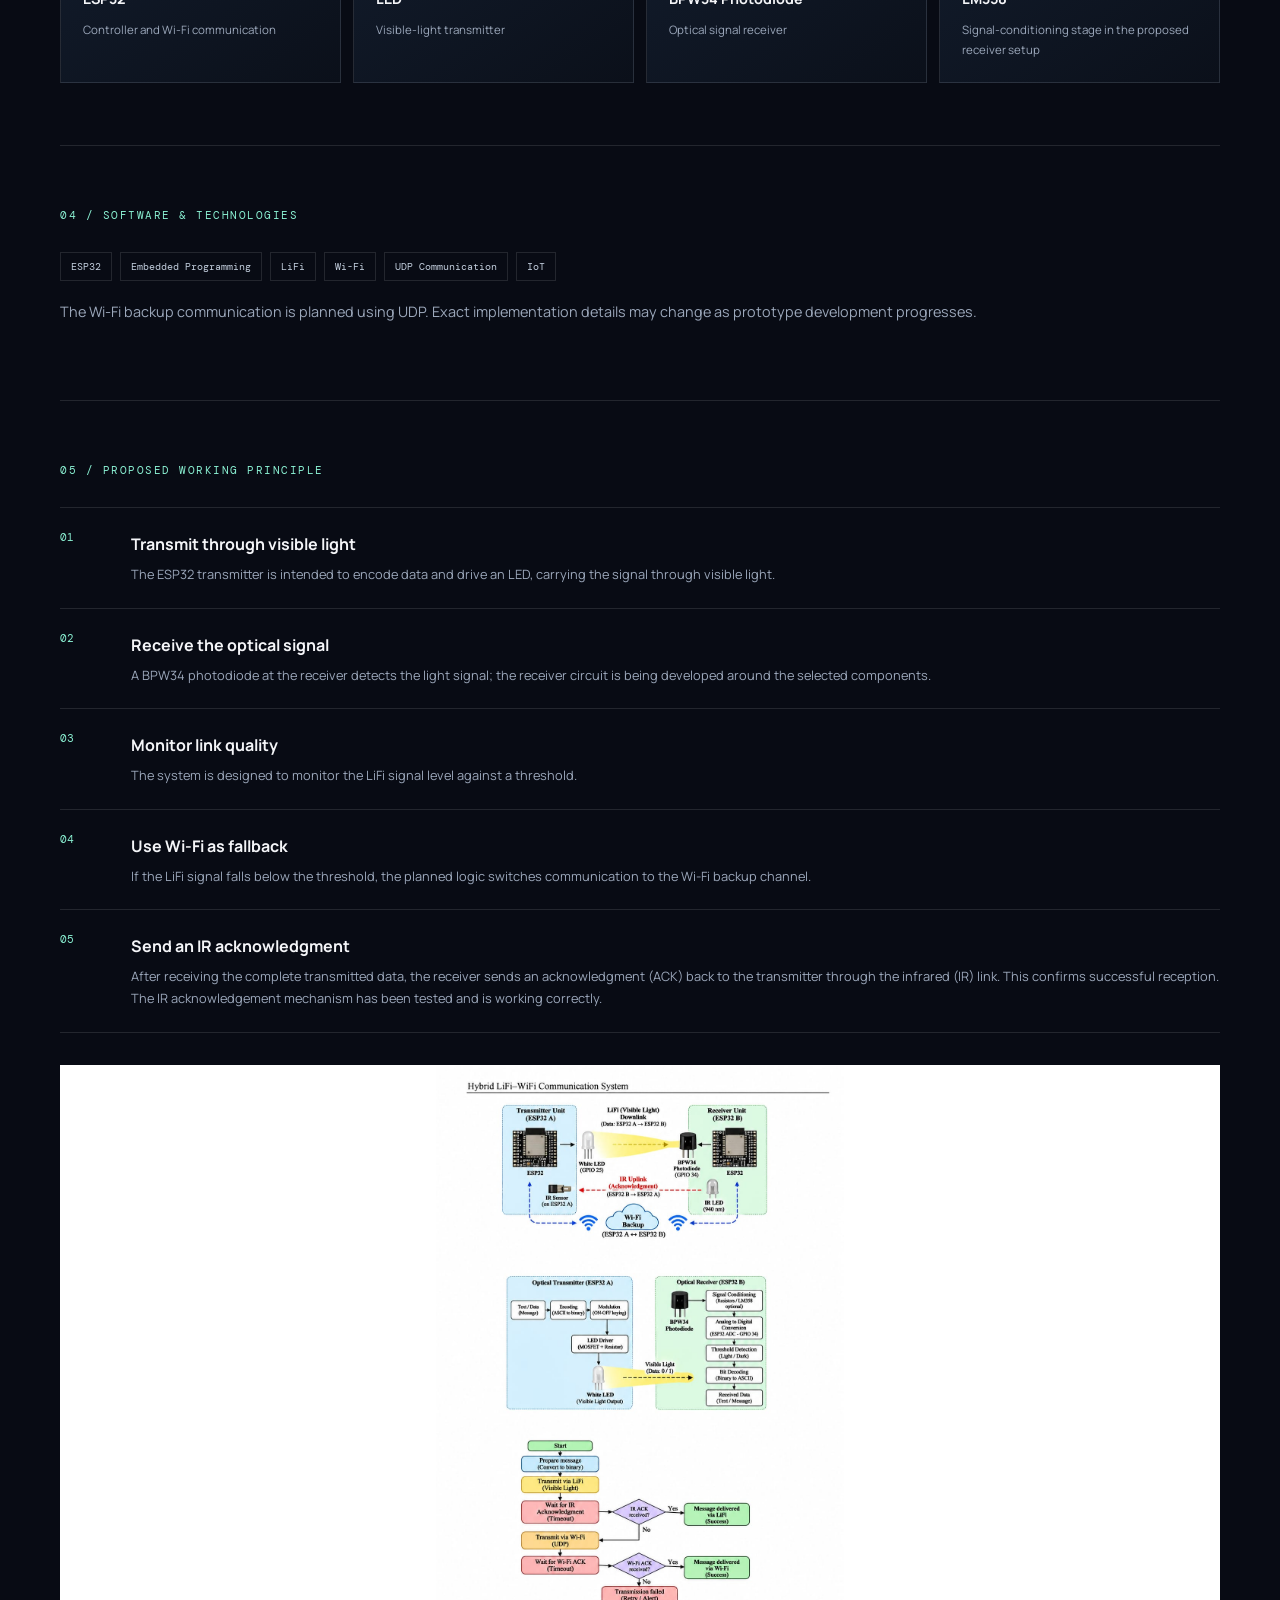
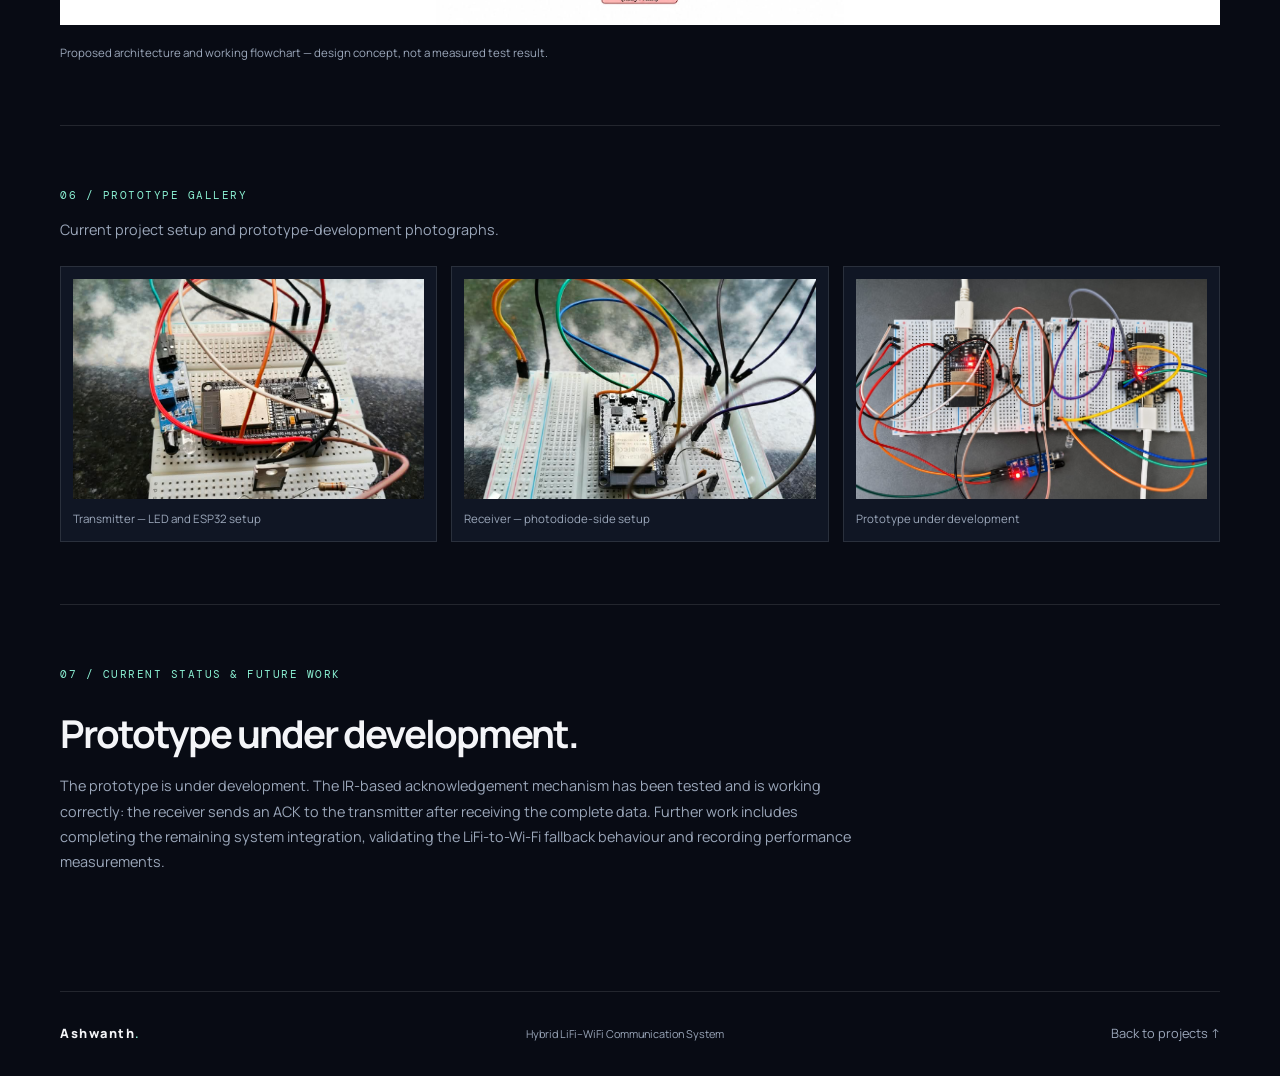
==== commit 30602817: "Mark IR acknowledgement as tested and working" ====
--- a/projects/hybrid-lifi-wifi/index.html
+++ b/projects/hybrid-lifi-wifi/index.html
@@ -32,7 +32,7 @@
       <div class="section-label">01 / PROJECT OVERVIEW</div>
       <div class="two-col">
         <h2>Connecting light-based communication with a practical backup.</h2>
-        <div><p>This project explores a hybrid communication approach in which visible light is used for the primary LiFi data link. When the optical signal drops below a defined threshold, the system is intended to switch to Wi-Fi as a fallback channel.</p><p>The prototype is being developed around ESP32 boards and optical components. Alongside the visible-light data link, the proposed design includes a separate IR return path: once the receiver has received the complete data, it sends an ACK to the transmitter to confirm successful reception. Wi-Fi is planned as a fallback if the LiFi signal drops below its threshold.</p></div>
+        <div><p>This project explores a hybrid communication approach in which visible light is used for the primary LiFi data link. When the optical signal drops below a defined threshold, the system is intended to switch to Wi-Fi as a fallback channel.</p><p>The prototype is being developed around ESP32 boards and optical components. Alongside the visible-light data link, the system uses a separate IR return path. After the receiver gets the complete transmitted data, it sends an ACK to the transmitter through IR to confirm successful reception. This acknowledgement mechanism has been tested and is working correctly. Wi-Fi is used as the planned fallback when the LiFi signal drops below its threshold.</p></div>
       </div>
     </section>
 
@@ -41,7 +41,7 @@
       <div class="cards">
         <article><b>01</b><h3>Explore LiFi</h3><p>Investigate visible-light data transmission using an LED transmitter and photodiode receiver.</p></article>
         <article><b>02</b><h3>Hybrid connectivity</h3><p>Plan Wi-Fi as a fallback when the LiFi signal falls below the selected threshold.</p></article>
-        <article><b>03</b><h3>Reliable feedback</h3><p>Use an infrared (IR) return channel so the receiver can acknowledge that the transmitted data has been received successfully and completely.</p></article>
+        <article><b>03</b><h3>Reliable feedback</h3><p>The receiver sends an acknowledgement through an infrared (IR) return channel after the complete transmitted data has been received. This ACK mechanism has been tested and works correctly.</p></article>
       </div>
     </section>
 
@@ -68,7 +68,7 @@
         <article><b>02</b><div><h3>Receive the optical signal</h3><p>A BPW34 photodiode at the receiver detects the light signal; the receiver circuit is being developed around the selected components.</p></div></article>
         <article><b>03</b><div><h3>Monitor link quality</h3><p>The system is designed to monitor the LiFi signal level against a threshold.</p></div></article>
         <article><b>04</b><div><h3>Use Wi-Fi as fallback</h3><p>If the LiFi signal falls below the threshold, the planned logic switches communication to the Wi-Fi backup channel.</p></div></article>
-        <article><b>05</b><div><h3>Send an IR acknowledgment</h3><p>After receiving the transmitted data, the receiver sends an acknowledgment (ACK) back to the transmitter through an infrared (IR) link. The ACK indicates that the data has been received successfully and that the complete expected data has arrived.</p></div></article>
+        <article><b>05</b><div><h3>Send an IR acknowledgment</h3><p>After receiving the complete transmitted data, the receiver sends an acknowledgment (ACK) back to the transmitter through the infrared (IR) link. This confirms successful reception. The IR acknowledgement mechanism has been tested and is working correctly.</p></div></article>
       </div>
       <figure class="architecture"><img src="../../assets/hybrid-lifi-wifi/architecture-flowchart.jpg.jpeg" alt="Proposed architecture and working flowchart of the Hybrid LiFi–WiFi Communication System"><figcaption>Proposed architecture and working flowchart — design concept, not a measured test result.</figcaption></figure>
     </section>
@@ -86,7 +86,7 @@
     <section class="section status-panel">
       <div class="section-label">07 / CURRENT STATUS & FUTURE WORK</div>
       <h2>Prototype under development.</h2>
-      <p>The hardware prototype is in progress. System integration, link-switching validation and experimental measurements are not being presented as completed results. Future work includes completing the prototype, testing the optical link, validating the Wi-Fi fallback logic and recording performance measurements.</p>
+      <p>The prototype is under development. The IR-based acknowledgement mechanism has been tested and is working correctly: the receiver sends an ACK to the transmitter after receiving the complete data. Further work includes completing the remaining system integration, validating the LiFi-to-Wi-Fi fallback behaviour and recording performance measurements.</p>
     </section>
   </main>
   <footer><a href="../../index.html">Ashwanth<span>.</span></a><span>Hybrid LiFi–WiFi Communication System</span><a href="../../index.html#projects">Back to projects ↑</a></footer>
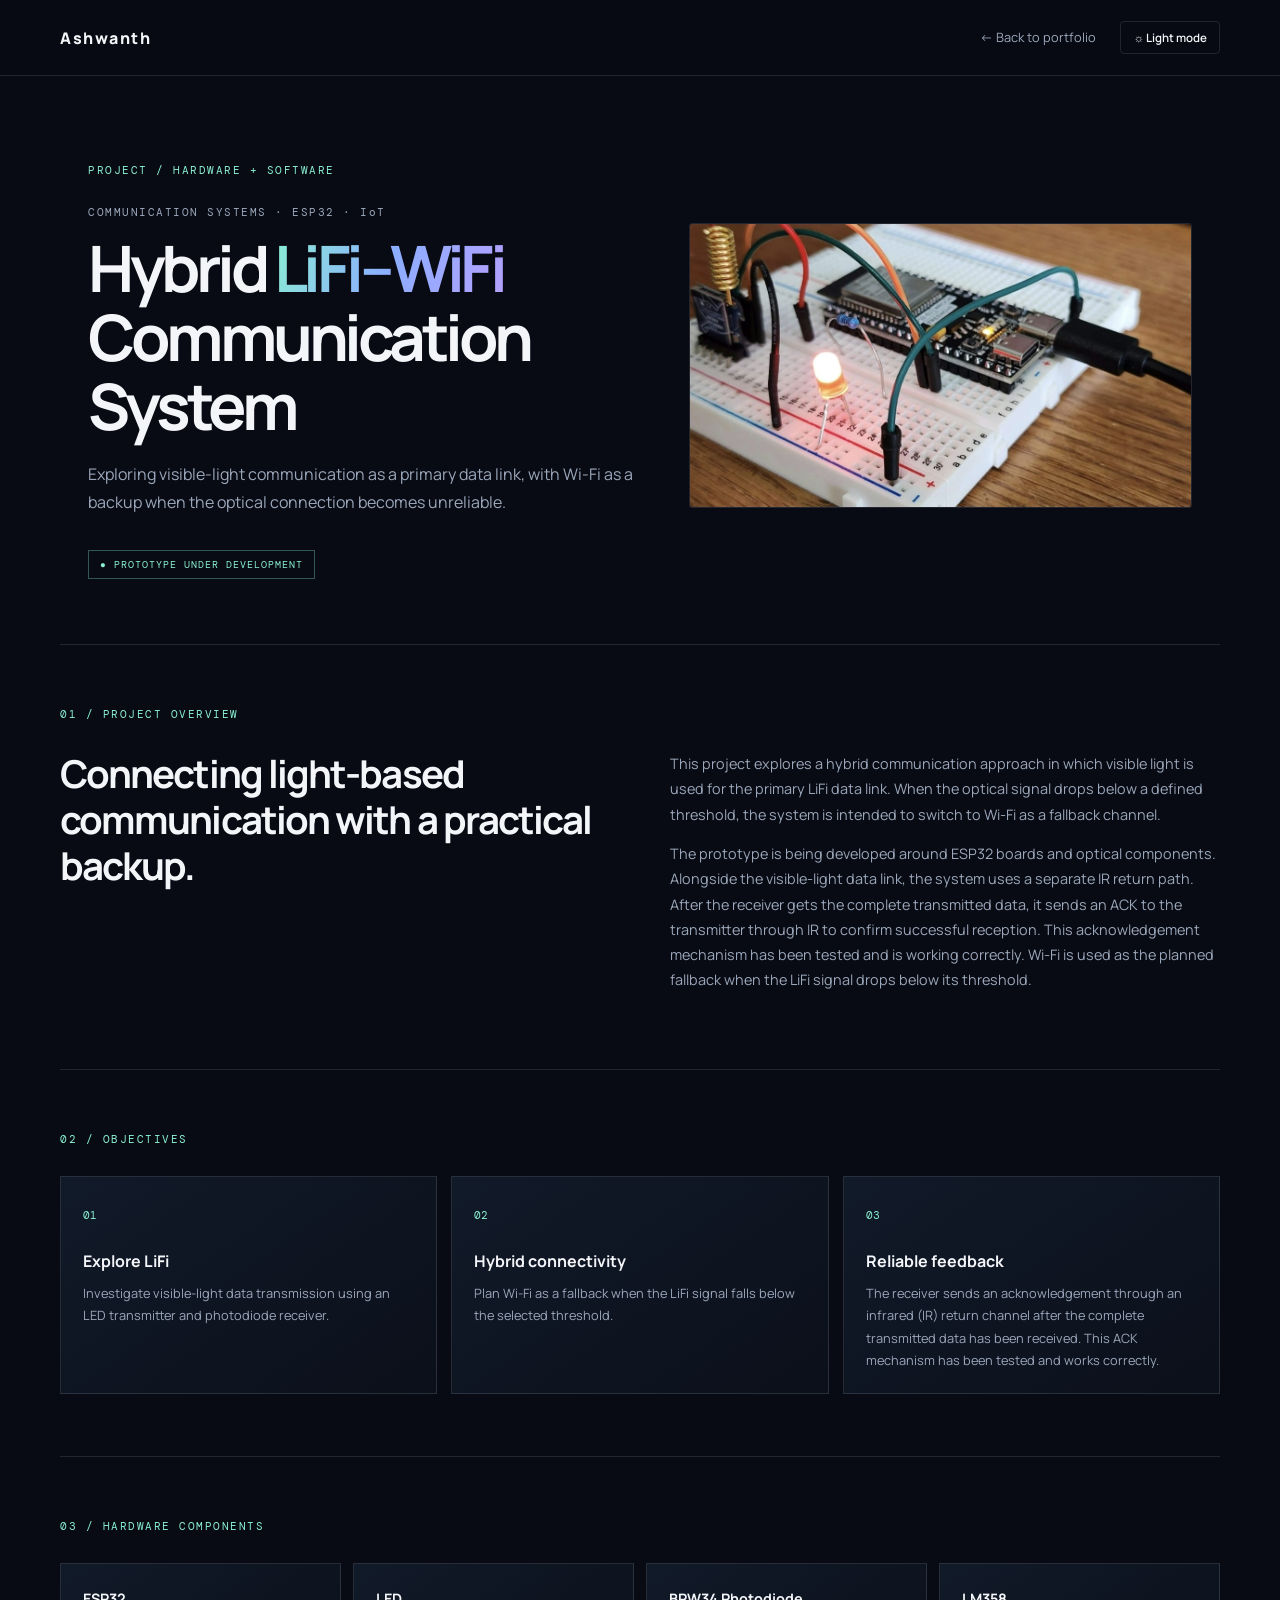
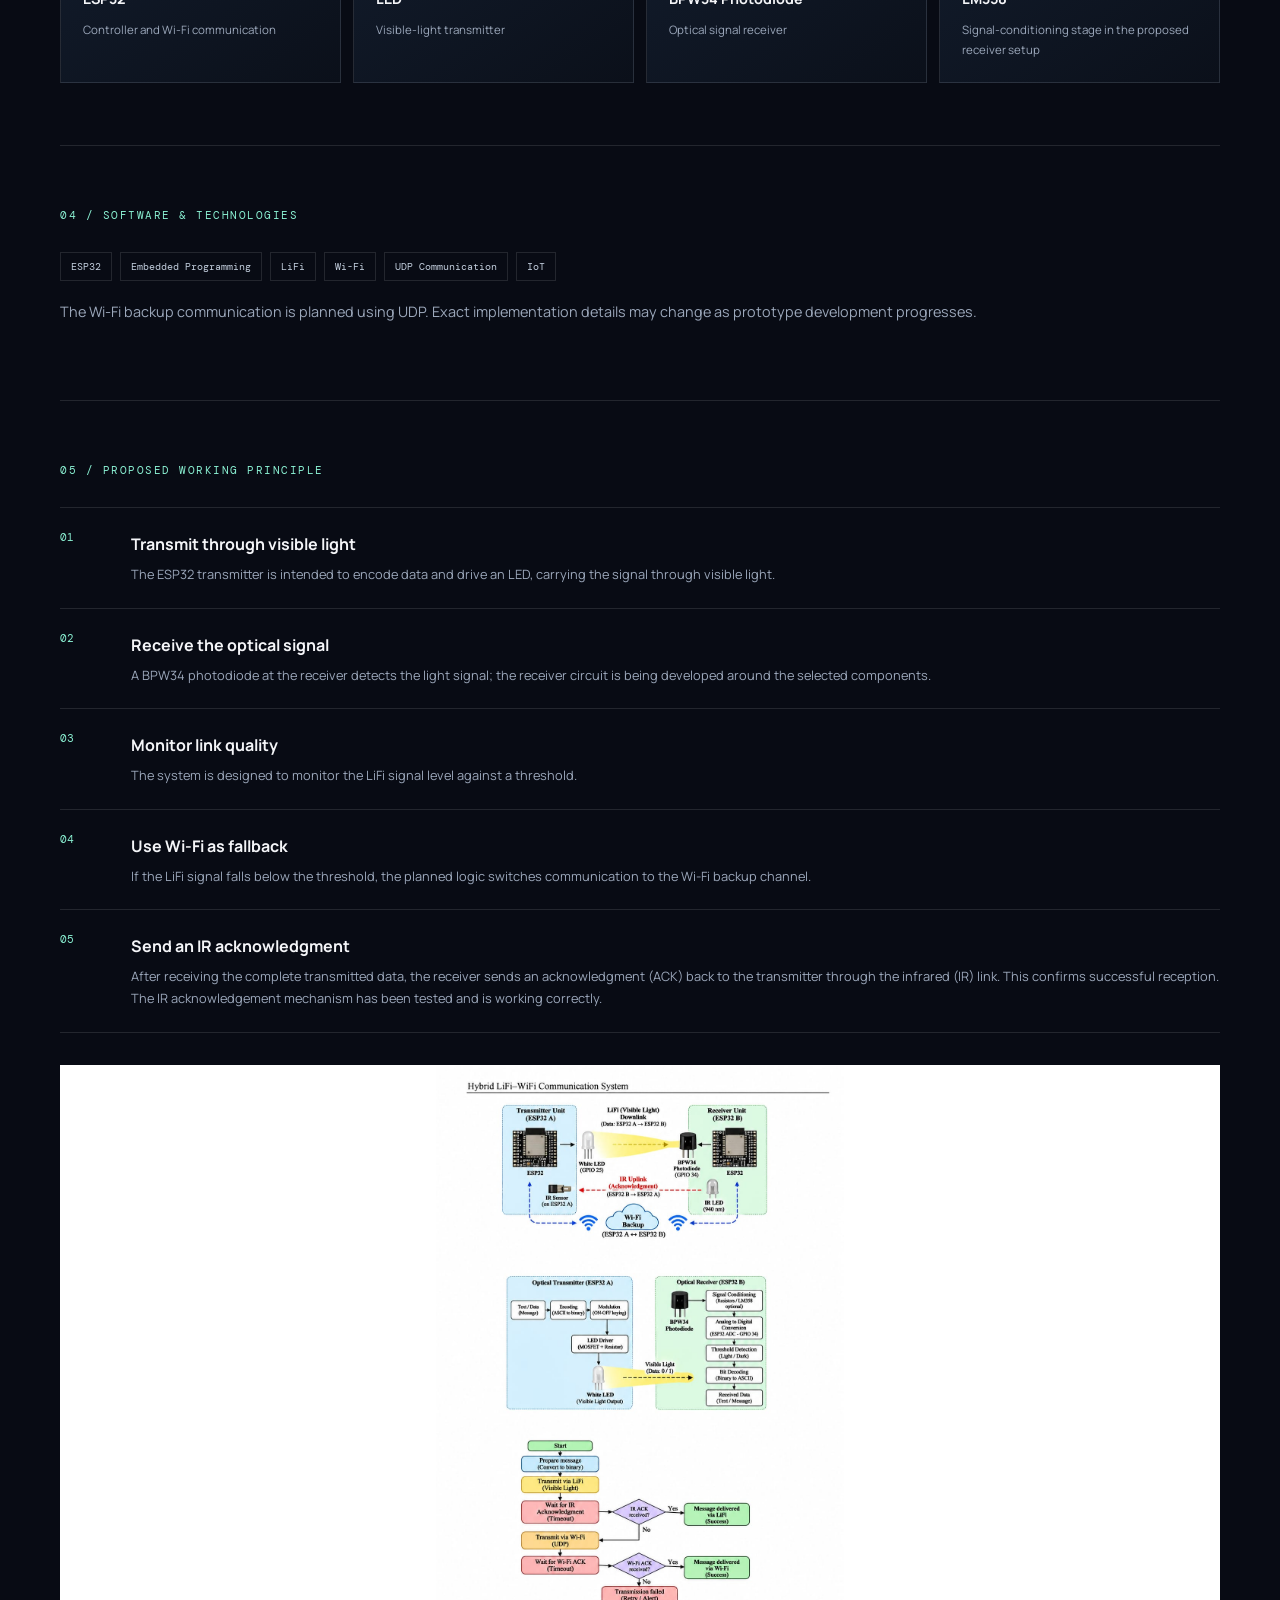
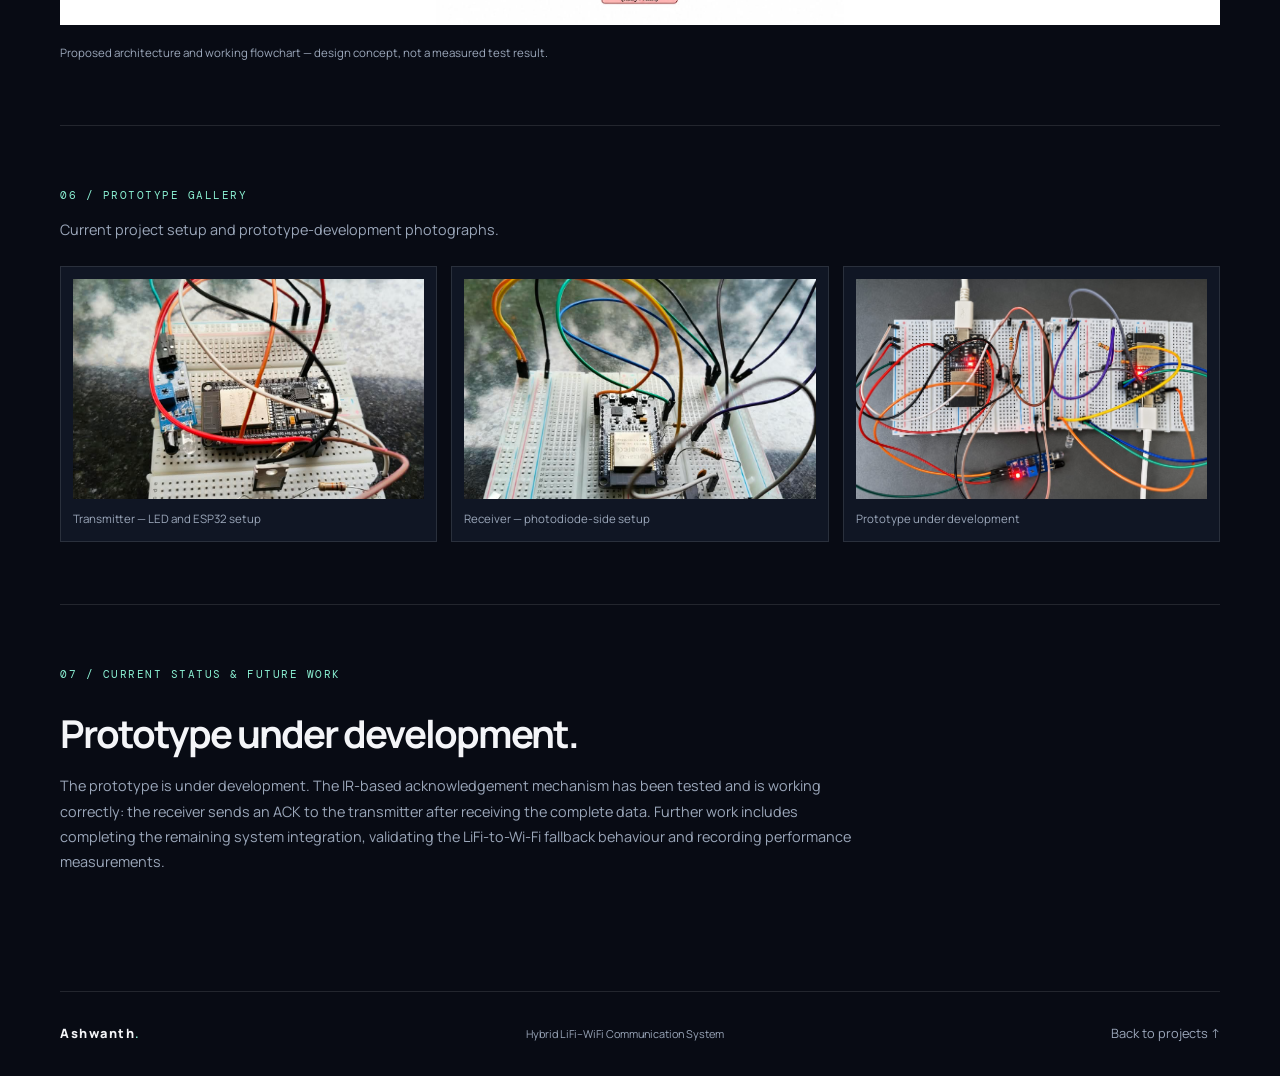
==== commit af77618a: "Fix brand link by removing unnecessary span" ====
--- a/projects/hybrid-lifi-wifi/index.html
+++ b/projects/hybrid-lifi-wifi/index.html
@@ -13,7 +13,7 @@
 </head>
 <body>
   <header class="topbar">
-    <a class="brand" href="../../index.html">Ashwanth<span>.</span></a>
+    <a class="brand" href="../../index.html">Ashwanth</a>
     <nav><a href="../../index.html#projects">← Back to portfolio</a><button class="theme-toggle" type="button">☼ <span>Light mode</span></button></nav>
   </header>
   <main>
@@ -99,4 +99,4 @@
     toggle.addEventListener('click',()=>{const next=document.documentElement.dataset.theme==='light'?'dark':'light';setTheme(next);try{localStorage.setItem('ashwanth-portfolio-theme',next)}catch(e){}});
   </script>
 </body>
-</html>+</html>
